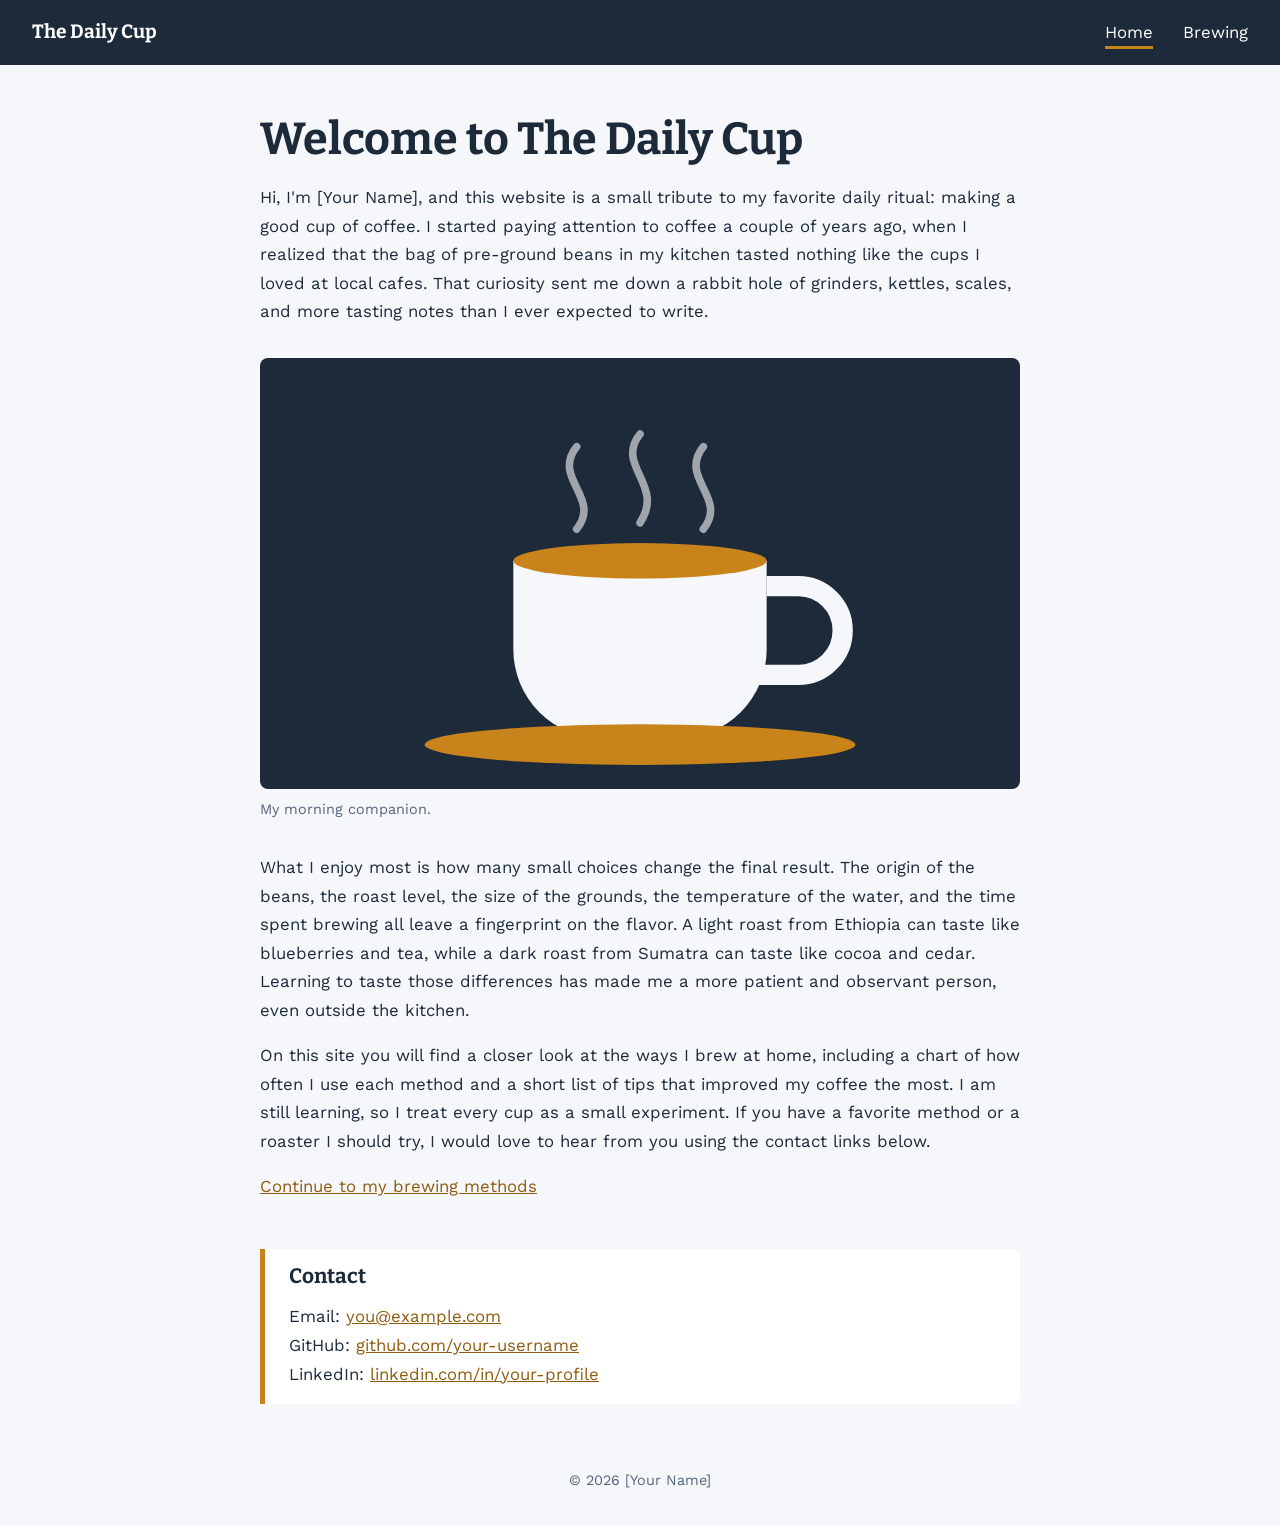
==== index.html @ 75df6520 "Move site files to repo root" ====
<!DOCTYPE html>
<html lang="en">
<head>
  <meta charset="UTF-8">
  <meta name="viewport" content="width=device-width, initial-scale=1">
  <title>The Daily Cup | Home</title>
  <link rel="preconnect" href="https://fonts.googleapis.com">
  <link href="https://fonts.googleapis.com/css2?family=Bitter:wght@500;700&family=Work+Sans:wght@400;600&display=swap" rel="stylesheet">
  <link rel="stylesheet" href="style.css">
</head>
<body>
  <header>
    <span class="site-name">The Daily Cup</span>
    <nav>
      <a href="index.html" class="current">Home</a>
      <a href="brewing.html">Brewing</a>
    </nav>
  </header>

  <main>
    <h1>Welcome to The Daily Cup</h1>

    <p>
      Hi, I'm [Your Name], and this website is a small tribute to my favorite daily ritual: making
      a good cup of coffee. I started paying attention to coffee a couple of years ago, when I
      realized that the bag of pre-ground beans in my kitchen tasted nothing like the cups I loved
      at local cafes. That curiosity sent me down a rabbit hole of grinders, kettles, scales, and
      more tasting notes than I ever expected to write.
    </p>

    <figure>
      <img src="images/coffee-cup.svg" alt="Illustration of a steaming cup of coffee on a saucer">
      <figcaption>My morning companion.</figcaption>
    </figure>

    <p>
      What I enjoy most is how many small choices change the final result. The origin of the beans,
      the roast level, the size of the grounds, the temperature of the water, and the time spent
      brewing all leave a fingerprint on the flavor. A light roast from Ethiopia can taste like
      blueberries and tea, while a dark roast from Sumatra can taste like cocoa and cedar. Learning
      to taste those differences has made me a more patient and observant person, even outside the
      kitchen.
    </p>

    <p>
      On this site you will find a closer look at the ways I brew at home, including a chart of
      how often I use each method and a short list of tips that improved my coffee the most. I am
      still learning, so I treat every cup as a small experiment. If you have a favorite method or
      a roaster I should try, I would love to hear from you using the contact links below.
    </p>

    <p><a href="brewing.html">Continue to my brewing methods</a></p>

    <section class="contact">
      <h2>Contact</h2>
      <ul>
        <li>Email: <a href="mailto:you@example.com">you@example.com</a></li>
        <li>GitHub: <a href="https://github.com/your-username">github.com/your-username</a></li>
        <li>LinkedIn: <a href="https://www.linkedin.com/in/your-profile">linkedin.com/in/your-profile</a></li>
      </ul>
    </section>
  </main>

  <footer>&copy; 2026 [Your Name]</footer>
</body>
</html>
---- style.css ----
/* ---------- Color scheme (cohesive palette) ---------- */
:root {
  --ink: #1d2a3a;
  --paper: #f5f7fa;
  --panel: #ffffff;
  --accent: #c8841a;
  --accent-dark: #8f5c0d;
  --muted: #55657a;
}

/* ---------- Typography (custom fonts via Google Fonts in <head>) ---------- */
body {
  font-family: "Work Sans", Arial, sans-serif;
  font-size: 1.05rem;
  line-height: 1.7;
  color: var(--ink);
  background: var(--paper);
  margin: 0;
}
h1, h2, h3 {
  font-family: "Bitter", Georgia, serif;
  line-height: 1.2;
}
h1 { font-size: 2.8rem; margin: 0 0 1rem; }
h2 { font-size: 1.6rem; margin: 2.2rem 0 0.8rem; }

a { color: var(--accent-dark); }
a:hover { color: var(--accent); }
a:focus-visible { outline: 3px solid var(--accent); outline-offset: 2px; }

/* ---------- Layout (margins, padding, alignment) ---------- */
header {
  background: var(--ink);
  padding: 1rem 2rem;
  display: flex;
  justify-content: space-between;
  align-items: center;
  flex-wrap: wrap;
  gap: 0.5rem;
}
.site-name {
  font-family: "Bitter", Georgia, serif;
  font-weight: 700;
  font-size: 1.2rem;
  color: #fff;
}
nav a {
  color: #fff;
  text-decoration: none;
  margin-left: 1.5rem;
  padding-bottom: 4px;
  border-bottom: 3px solid transparent;
}
nav a:hover, nav a.current { border-bottom-color: var(--accent); color: #fff; }

main {
  max-width: 760px;
  margin: 0 auto;
  padding: 3rem 1.5rem 2rem;
}
figure { margin: 2rem 0; }
img {
  max-width: 100%;
  height: auto;
  border-radius: 8px;
  display: block;
}
figcaption { color: var(--muted); font-size: 0.9rem; margin-top: 0.5rem; }

ul.method-list { padding-left: 1.4rem; }
ul.method-list li { margin-bottom: 0.4rem; }

/* ---------- D3 chart ---------- */
#chart {
  background: var(--panel);
  border-radius: 8px;
  padding: 1rem;
  overflow-x: auto;
}
#chart text { fill: var(--ink); font-family: "Work Sans", Arial, sans-serif; font-size: 13px; }
#chart .bar { fill: var(--accent); }
#chart .bar:hover { fill: var(--accent-dark); }

/* ---------- Contact ---------- */
.contact {
  background: var(--panel);
  border-left: 5px solid var(--accent);
  padding: 1rem 1.5rem;
  margin-top: 3rem;
  border-radius: 0 8px 8px 0;
}
.contact h2 { margin-top: 0; font-size: 1.3rem; }
.contact ul { list-style: none; padding: 0; margin: 0; }

footer { text-align: center; color: var(--muted); padding: 2rem 1rem; font-size: 0.9rem; }

@media (max-width: 600px) {
  h1 { font-size: 2.1rem; }
  nav a { margin: 0 1rem 0 0; }
}
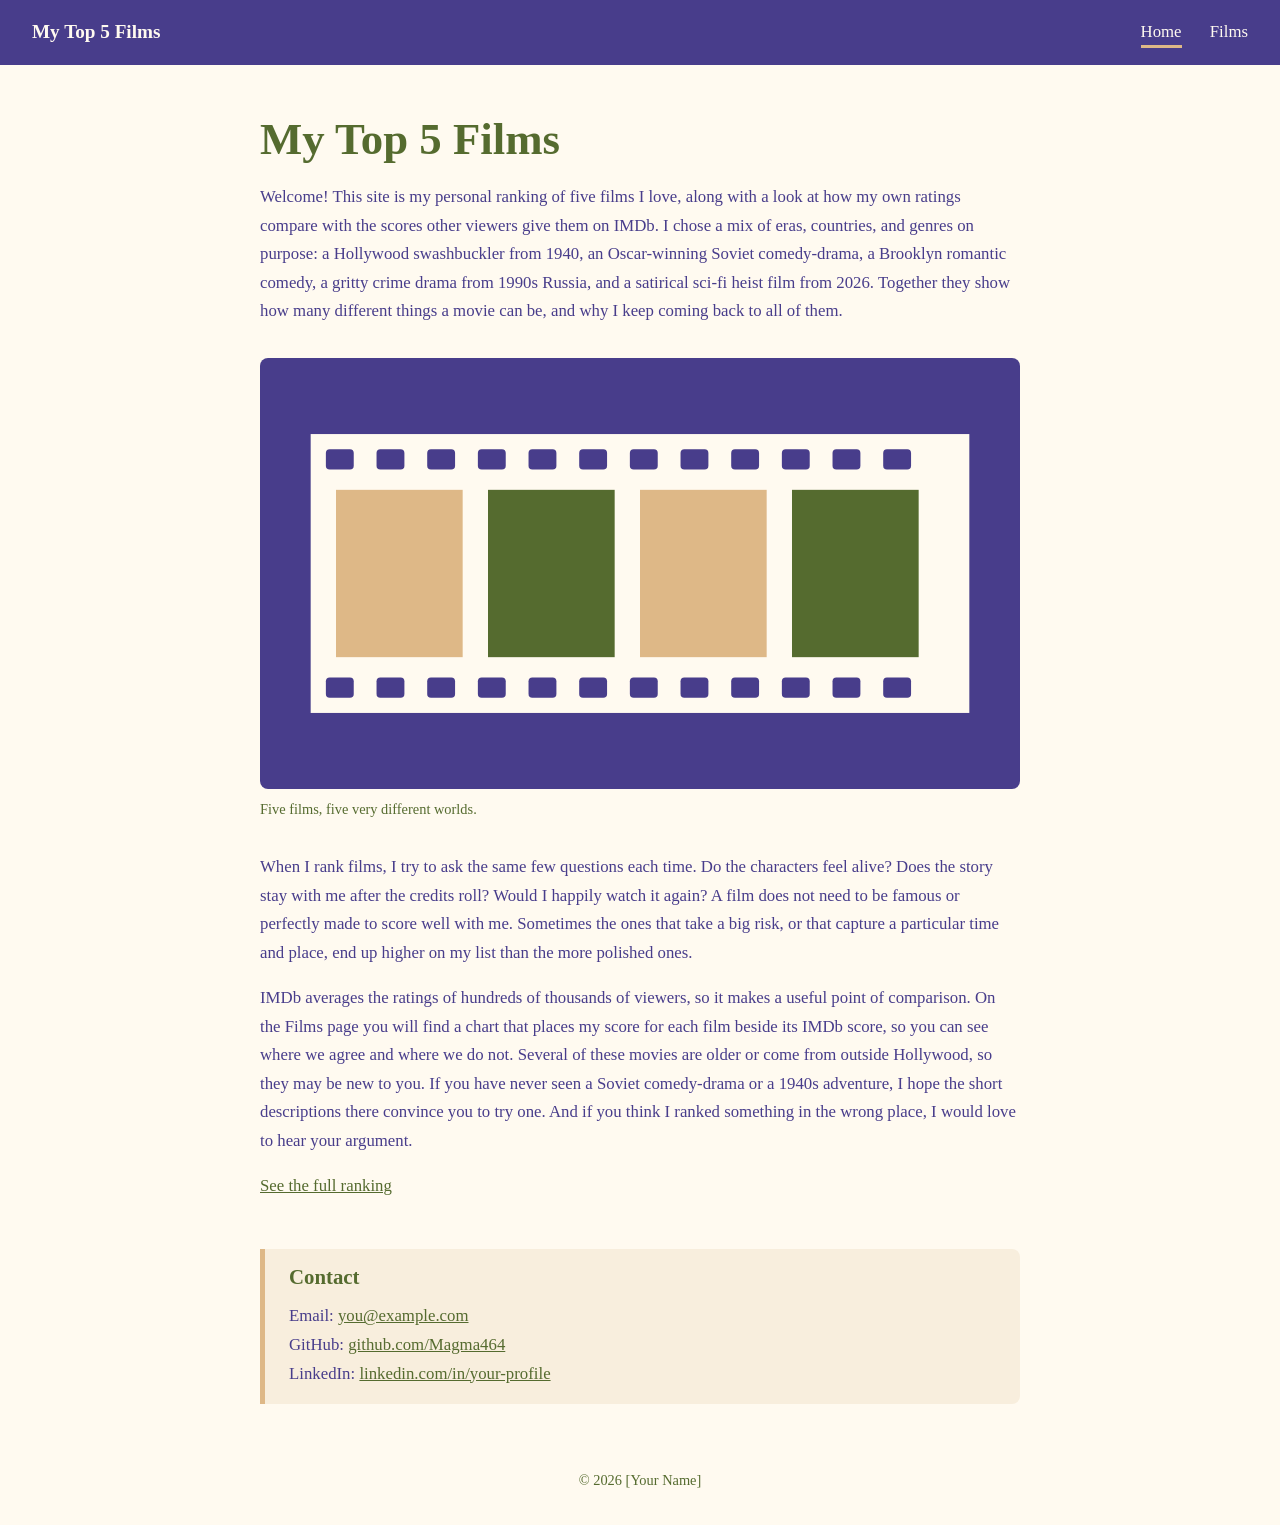
==== commit 79fcc741: "Move site files to repo root" ====
--- a/index.html
+++ b/index.html
@@ -3,59 +3,60 @@
 <head>
   <meta charset="UTF-8">
   <meta name="viewport" content="width=device-width, initial-scale=1">
-  <title>The Daily Cup | Home</title>
-  <link rel="preconnect" href="https://fonts.googleapis.com">
-  <link href="https://fonts.googleapis.com/css2?family=Bitter:wght@500;700&family=Work+Sans:wght@400;600&display=swap" rel="stylesheet">
+  <title>My Top 5 Films | Home</title>
   <link rel="stylesheet" href="style.css">
 </head>
 <body>
   <header>
-    <span class="site-name">The Daily Cup</span>
+    <span class="site-name">My Top 5 Films</span>
     <nav>
       <a href="index.html" class="current">Home</a>
-      <a href="brewing.html">Brewing</a>
+      <a href="films.html">Films</a>
     </nav>
   </header>
 
   <main>
-    <h1>Welcome to The Daily Cup</h1>
+    <h1>My Top 5 Films</h1>
 
     <p>
-      Hi, I'm [Your Name], and this website is a small tribute to my favorite daily ritual: making
-      a good cup of coffee. I started paying attention to coffee a couple of years ago, when I
-      realized that the bag of pre-ground beans in my kitchen tasted nothing like the cups I loved
-      at local cafes. That curiosity sent me down a rabbit hole of grinders, kettles, scales, and
-      more tasting notes than I ever expected to write.
+      Welcome! This site is my personal ranking of five films I love, along with a look at how my
+      own ratings compare with the scores other viewers give them on IMDb. I chose a mix of eras,
+      countries, and genres on purpose: a Hollywood swashbuckler from 1940, an Oscar-winning Soviet
+      comedy-drama, a Brooklyn romantic comedy, a gritty crime drama from 1990s Russia, and a
+      satirical sci-fi heist film from 2026. Together they show how many different things a movie
+      can be, and why I keep coming back to all of them.
     </p>
 
     <figure>
-      <img src="images/coffee-cup.svg" alt="Illustration of a steaming cup of coffee on a saucer">
-      <figcaption>My morning companion.</figcaption>
+      <img src="images/film-strip.svg" alt="Illustration of a strip of film with four colored frames">
+      <figcaption>Five films, five very different worlds.</figcaption>
     </figure>
 
     <p>
-      What I enjoy most is how many small choices change the final result. The origin of the beans,
-      the roast level, the size of the grounds, the temperature of the water, and the time spent
-      brewing all leave a fingerprint on the flavor. A light roast from Ethiopia can taste like
-      blueberries and tea, while a dark roast from Sumatra can taste like cocoa and cedar. Learning
-      to taste those differences has made me a more patient and observant person, even outside the
-      kitchen.
+      When I rank films, I try to ask the same few questions each time. Do the characters feel
+      alive? Does the story stay with me after the credits roll? Would I happily watch it again? A
+      film does not need to be famous or perfectly made to score well with me. Sometimes the ones
+      that take a big risk, or that capture a particular time and place, end up higher on my list
+      than the more polished ones.
     </p>
 
     <p>
-      On this site you will find a closer look at the ways I brew at home, including a chart of
-      how often I use each method and a short list of tips that improved my coffee the most. I am
-      still learning, so I treat every cup as a small experiment. If you have a favorite method or
-      a roaster I should try, I would love to hear from you using the contact links below.
+      IMDb averages the ratings of hundreds of thousands of viewers, so it makes a useful point of
+      comparison. On the Films page you will find a chart that places my score for each film beside
+      its IMDb score, so you can see where we agree and where we do not. Several of these movies are
+      older or come from outside Hollywood, so they may be new to you. If you have never seen a
+      Soviet comedy-drama or a 1940s adventure, I hope the short descriptions there convince you to
+      try one. And if you think I ranked something in the wrong place, I would love to hear your
+      argument.
     </p>
 
-    <p><a href="brewing.html">Continue to my brewing methods</a></p>
+    <p><a href="films.html">See the full ranking</a></p>
 
     <section class="contact">
       <h2>Contact</h2>
       <ul>
         <li>Email: <a href="mailto:you@example.com">you@example.com</a></li>
-        <li>GitHub: <a href="https://github.com/your-username">github.com/your-username</a></li>
+        <li>GitHub: <a href="https://github.com/Magma464">github.com/Magma464</a></li>
         <li>LinkedIn: <a href="https://www.linkedin.com/in/your-profile">linkedin.com/in/your-profile</a></li>
       </ul>
     </section>
--- a/style.css
+++ b/style.css
@@ -1,16 +1,19 @@
 /* ---------- Color scheme (cohesive palette) ---------- */
 :root {
-  --ink: #1d2a3a;
-  --paper: #f5f7fa;
-  --panel: #ffffff;
-  --accent: #c8841a;
-  --accent-dark: #8f5c0d;
-  --muted: #55657a;
+  /* Palette: FloralWhite, DarkOliveGreen, BurlyWood, DarkSlateBlue */
+  --paper: floralwhite;          /* page background */
+  --ink: darkslateblue;          /* body text, header background */
+  --olive: darkolivegreen;       /* headings, links, captions */
+  --accent: burlywood;           /* borders, underlines, highlights */
+  --panel: #f8eedd;              /* light BurlyWood tint for cards/chart */
+  --grid: #e8d6b8;               /* chart gridlines */
+  --series-mine: darkslateblue;  /* your ratings */
+  --series-imdb: burlywood;      /* IMDb ratings */
 }
 
-/* ---------- Typography (custom fonts via Google Fonts in <head>) ---------- */
+/* ---------- Typography (Georgia throughout) ---------- */
 body {
-  font-family: "Work Sans", Arial, sans-serif;
+  font-family: Georgia, "Times New Roman", serif;
   font-size: 1.05rem;
   line-height: 1.7;
   color: var(--ink);
@@ -18,15 +21,16 @@
   margin: 0;
 }
 h1, h2, h3 {
-  font-family: "Bitter", Georgia, serif;
+  color: var(--olive);
+  font-family: Georgia, "Times New Roman", serif;
   line-height: 1.2;
 }
 h1 { font-size: 2.8rem; margin: 0 0 1rem; }
 h2 { font-size: 1.6rem; margin: 2.2rem 0 0.8rem; }
 
-a { color: var(--accent-dark); }
-a:hover { color: var(--accent); }
-a:focus-visible { outline: 3px solid var(--accent); outline-offset: 2px; }
+a { color: var(--olive); }
+a:hover { color: var(--ink); }
+a:focus-visible { outline: 3px solid var(--olive); outline-offset: 2px; }
 
 /* ---------- Layout (margins, padding, alignment) ---------- */
 header {
@@ -39,19 +43,19 @@
   gap: 0.5rem;
 }
 .site-name {
-  font-family: "Bitter", Georgia, serif;
+  font-family: Georgia, "Times New Roman", serif;
   font-weight: 700;
   font-size: 1.2rem;
-  color: #fff;
+  color: var(--paper);
 }
 nav a {
-  color: #fff;
+  color: var(--paper);
   text-decoration: none;
   margin-left: 1.5rem;
   padding-bottom: 4px;
   border-bottom: 3px solid transparent;
 }
-nav a:hover, nav a.current { border-bottom-color: var(--accent); color: #fff; }
+nav a:hover, nav a.current { border-bottom-color: var(--accent); color: var(--paper); }
 
 main {
   max-width: 760px;
@@ -65,21 +69,71 @@
   border-radius: 8px;
   display: block;
 }
-figcaption { color: var(--muted); font-size: 0.9rem; margin-top: 0.5rem; }
+figcaption { color: var(--olive); font-size: 0.9rem; margin-top: 0.5rem; }
 
 ul.method-list { padding-left: 1.4rem; }
 ul.method-list li { margin-bottom: 0.4rem; }
 
-/* ---------- D3 chart ---------- */
+/* ---------- D3 chart: grouped bars (my rating vs IMDb) ---------- */
 #chart {
+  position: relative;            /* anchors the tooltip */
   background: var(--panel);
   border-radius: 8px;
   padding: 1rem;
   overflow-x: auto;
 }
-#chart text { fill: var(--ink); font-family: "Work Sans", Arial, sans-serif; font-size: 13px; }
-#chart .bar { fill: var(--accent); }
-#chart .bar:hover { fill: var(--accent-dark); }
+#chart svg { display: block; width: 100%; height: auto; }
+#chart text {
+  fill: var(--ink);
+  font-family: Georgia, "Times New Roman", serif;
+  font-size: 13px;
+}
+#chart .axis path,
+#chart .axis line { stroke: var(--olive); }
+#chart .grid line { stroke: var(--grid); }
+#chart .grid path { display: none; }
+#chart .axis-label { fill: var(--olive); font-size: 12px; }
+
+/* bars */
+#chart .bar { transition: opacity 0.15s; }
+#chart .bar.mine { fill: var(--series-mine); }
+#chart .bar.imdb { fill: var(--series-imdb); stroke: var(--olive); stroke-width: 1.5; }
+#chart .bar:hover { opacity: 0.75; }
+
+/* value labels above bars */
+#chart .bar-label {
+  font-size: 12px;
+  font-weight: 600;
+}
+
+/* legend (build with .legend > .legend-item > .swatch) */
+.legend {
+  display: flex;
+  gap: 1.5rem;
+  flex-wrap: wrap;
+  margin: 0 0 0.75rem;
+  font-size: 0.95rem;
+}
+.legend-item { display: flex; align-items: center; gap: 0.5rem; }
+.swatch { width: 14px; height: 14px; border-radius: 3px; display: inline-block; }
+.swatch.mine { background: var(--series-mine); }
+.swatch.imdb { background: var(--series-imdb); border: 1.5px solid var(--olive); }
+
+/* hover tooltip (a div with class "tooltip" inside #chart) */
+.tooltip {
+  position: absolute;
+  pointer-events: none;
+  background: var(--ink);
+  color: var(--paper);
+  padding: 0.4rem 0.7rem;
+  border-radius: 6px;
+  font-size: 0.85rem;
+  line-height: 1.4;
+  opacity: 0;
+  transition: opacity 0.1s;
+  white-space: nowrap;
+}
+.tooltip.visible { opacity: 1; }
 
 /* ---------- Contact ---------- */
 .contact {
@@ -92,7 +146,7 @@
 .contact h2 { margin-top: 0; font-size: 1.3rem; }
 .contact ul { list-style: none; padding: 0; margin: 0; }
 
-footer { text-align: center; color: var(--muted); padding: 2rem 1rem; font-size: 0.9rem; }
+footer { text-align: center; color: var(--olive); padding: 2rem 1rem; font-size: 0.9rem; }
 
 @media (max-width: 600px) {
   h1 { font-size: 2.1rem; }
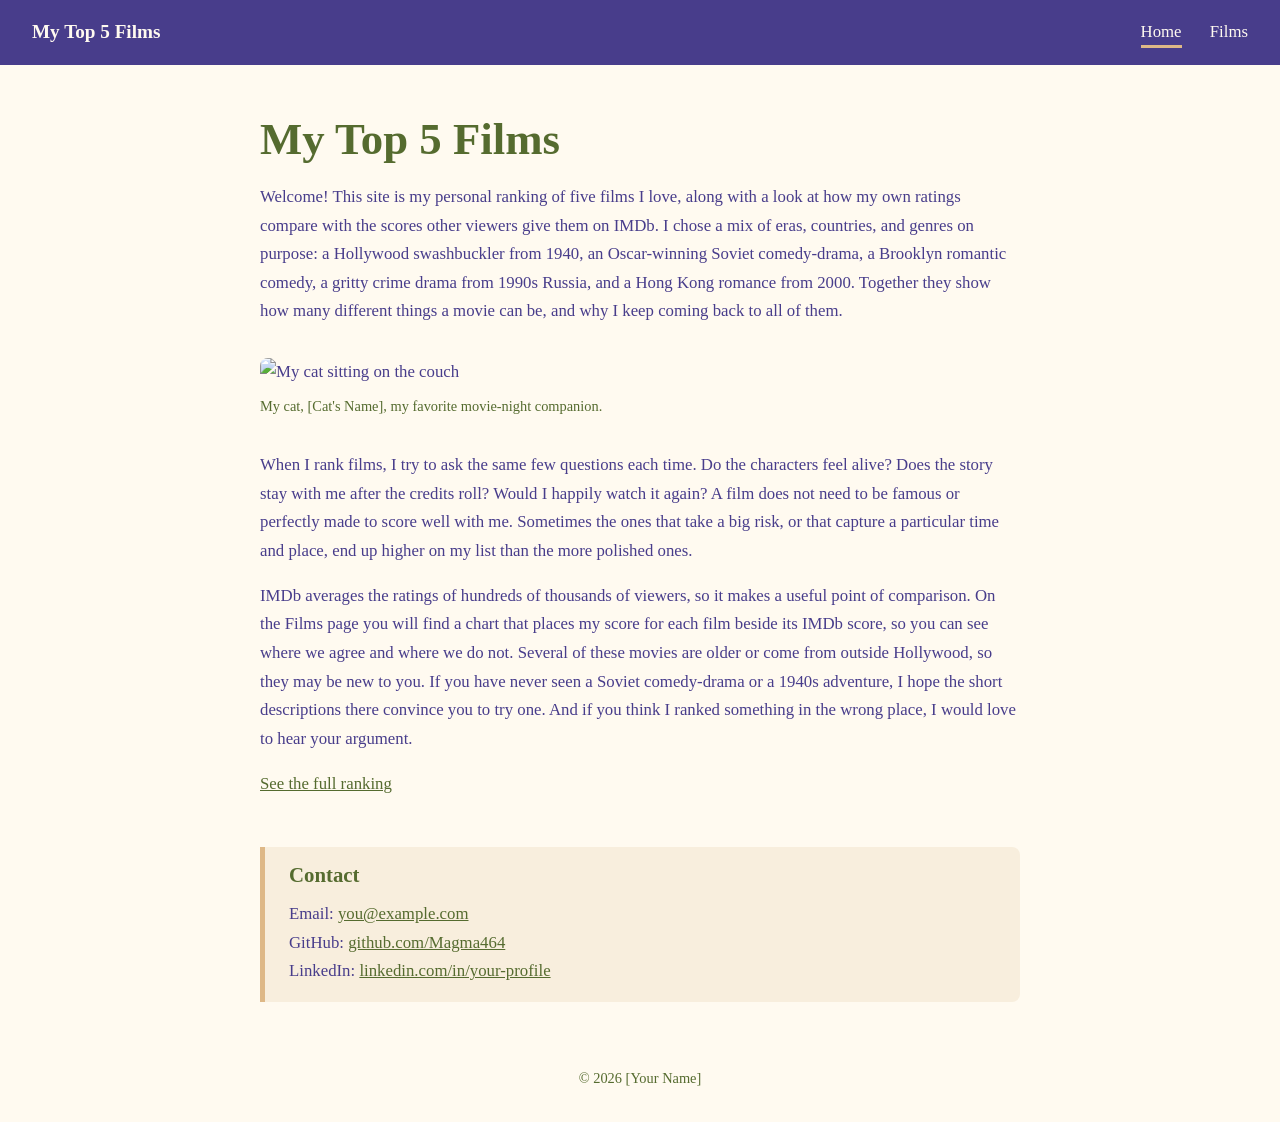
==== commit 663be363: "yes" ====
--- a/index.html
+++ b/index.html
@@ -23,13 +23,13 @@
       own ratings compare with the scores other viewers give them on IMDb. I chose a mix of eras,
       countries, and genres on purpose: a Hollywood swashbuckler from 1940, an Oscar-winning Soviet
       comedy-drama, a Brooklyn romantic comedy, a gritty crime drama from 1990s Russia, and a
-      satirical sci-fi heist film from 2026. Together they show how many different things a movie
+      Hong Kong romance from 2000. Together they show how many different things a movie
       can be, and why I keep coming back to all of them.
     </p>
 
     <figure>
-      <img src="images/film-strip.svg" alt="Illustration of a strip of film with four colored frames">
-      <figcaption>Five films, five very different worlds.</figcaption>
+      <img src="images/cat1.jpg" alt="My cat sitting on the couch">
+      <figcaption>My cat, [Cat's Name], my favorite movie-night companion.</figcaption>
     </figure>
 
     <p>
--- a/style.css
+++ b/style.css
@@ -73,6 +73,27 @@
 
 ul.method-list { padding-left: 1.4rem; }
 ul.method-list li { margin-bottom: 0.4rem; }
+
+/* ---------- Film entries: poster beside description ---------- */
+.film-entry {
+  display: flex;
+  gap: 1.5rem;
+  align-items: flex-start;
+  margin: 2rem 0;
+}
+.film-entry p { margin: 0; }
+.poster {
+  width: 150px;
+  aspect-ratio: 2 / 3;
+  object-fit: cover;
+  flex-shrink: 0;
+  border-radius: 6px;
+  border: 3px solid var(--accent);
+}
+@media (max-width: 600px) {
+  .film-entry { gap: 1rem; }
+  .poster { width: 100px; }
+}
 
 /* ---------- D3 chart: grouped bars (my rating vs IMDb) ---------- */
 #chart {
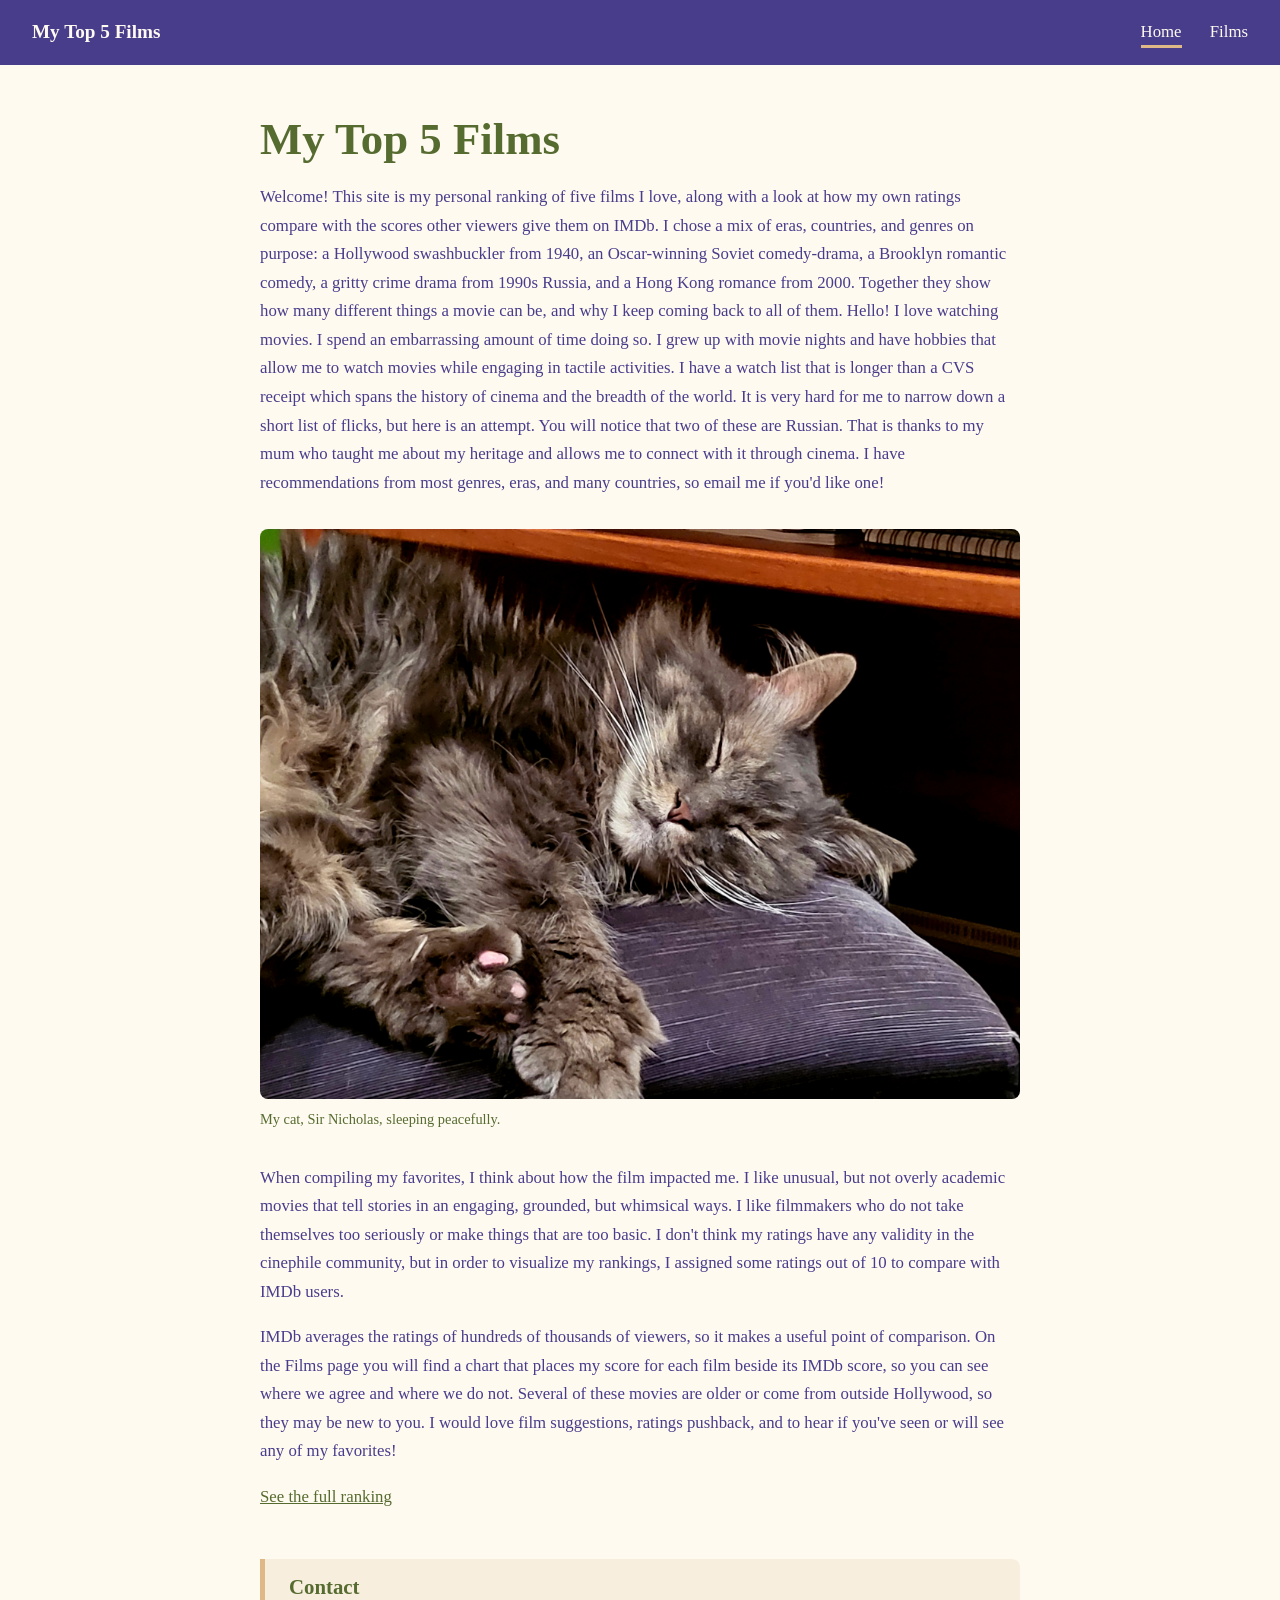
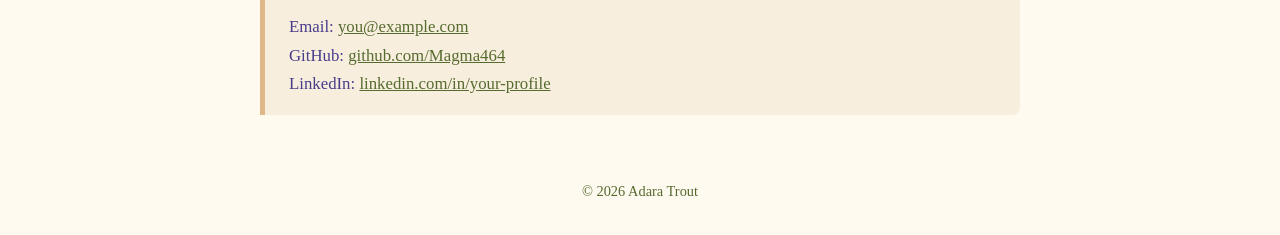
==== commit 4d4d3d69: "yay" ====
--- a/index.html
+++ b/index.html
@@ -25,29 +25,33 @@
       comedy-drama, a Brooklyn romantic comedy, a gritty crime drama from 1990s Russia, and a
       Hong Kong romance from 2000. Together they show how many different things a movie
       can be, and why I keep coming back to all of them.
+
+      Hello! I love watching movies. I spend an embarrassing amount of time doing so. I grew up with movie nights and
+      have hobbies that allow me to watch movies while engaging in tactile activities. I have a watch list that is longer
+      than a CVS receipt which spans the history of cinema and the breadth of the world. It is very hard for me to narrow
+      down a short list of flicks, but here is an attempt. You will notice that two of these are Russian.
+      That is thanks to my mum who taught me about my heritage and allows me to connect with it through cinema.
+      I have recommendations from most genres, eras, and many countries, so email me if you'd like one!
     </p>
 
     <figure>
-      <img src="images/cat1.jpg" alt="My cat sitting on the couch">
-      <figcaption>My cat, [Cat's Name], my favorite movie-night companion.</figcaption>
+      <img src="images/cat.jpg" alt="My cat sitting on the couch">
+      <figcaption>My cat, Sir Nicholas, sleeping peacefully.</figcaption>
     </figure>
 
     <p>
-      When I rank films, I try to ask the same few questions each time. Do the characters feel
-      alive? Does the story stay with me after the credits roll? Would I happily watch it again? A
-      film does not need to be famous or perfectly made to score well with me. Sometimes the ones
-      that take a big risk, or that capture a particular time and place, end up higher on my list
-      than the more polished ones.
+      When compiling my favorites, I think about how the film impacted me. I like unusual, but not overly academic movies
+      that tell stories in an engaging, grounded, but whimsical ways. I like filmmakers who do not take themselves
+      too seriously or make things that are too basic. I don't think my ratings have any validity in the cinephile
+      community, but in order to visualize my rankings, I assigned some ratings out of 10 to compare with IMDb users.
     </p>
 
     <p>
       IMDb averages the ratings of hundreds of thousands of viewers, so it makes a useful point of
       comparison. On the Films page you will find a chart that places my score for each film beside
       its IMDb score, so you can see where we agree and where we do not. Several of these movies are
-      older or come from outside Hollywood, so they may be new to you. If you have never seen a
-      Soviet comedy-drama or a 1940s adventure, I hope the short descriptions there convince you to
-      try one. And if you think I ranked something in the wrong place, I would love to hear your
-      argument.
+      older or come from outside Hollywood, so they may be new to you. I would love film suggestions, ratings pushback,
+      and to hear if you've seen or will see any of my favorites!
     </p>
 
     <p><a href="films.html">See the full ranking</a></p>
@@ -55,13 +59,13 @@
     <section class="contact">
       <h2>Contact</h2>
       <ul>
-        <li>Email: <a href="mailto:you@example.com">you@example.com</a></li>
+        <li>Email: <a href="trout.a@northeastern.com">you@example.com</a></li>
         <li>GitHub: <a href="https://github.com/Magma464">github.com/Magma464</a></li>
-        <li>LinkedIn: <a href="https://www.linkedin.com/in/your-profile">linkedin.com/in/your-profile</a></li>
+        <li>LinkedIn: <a href="https://www.linkedin.com/in/adara-trout">linkedin.com/in/your-profile</a></li>
       </ul>
     </section>
   </main>
 
-  <footer>&copy; 2026 [Your Name]</footer>
+  <footer>&copy; 2026 Adara Trout</footer>
 </body>
 </html>
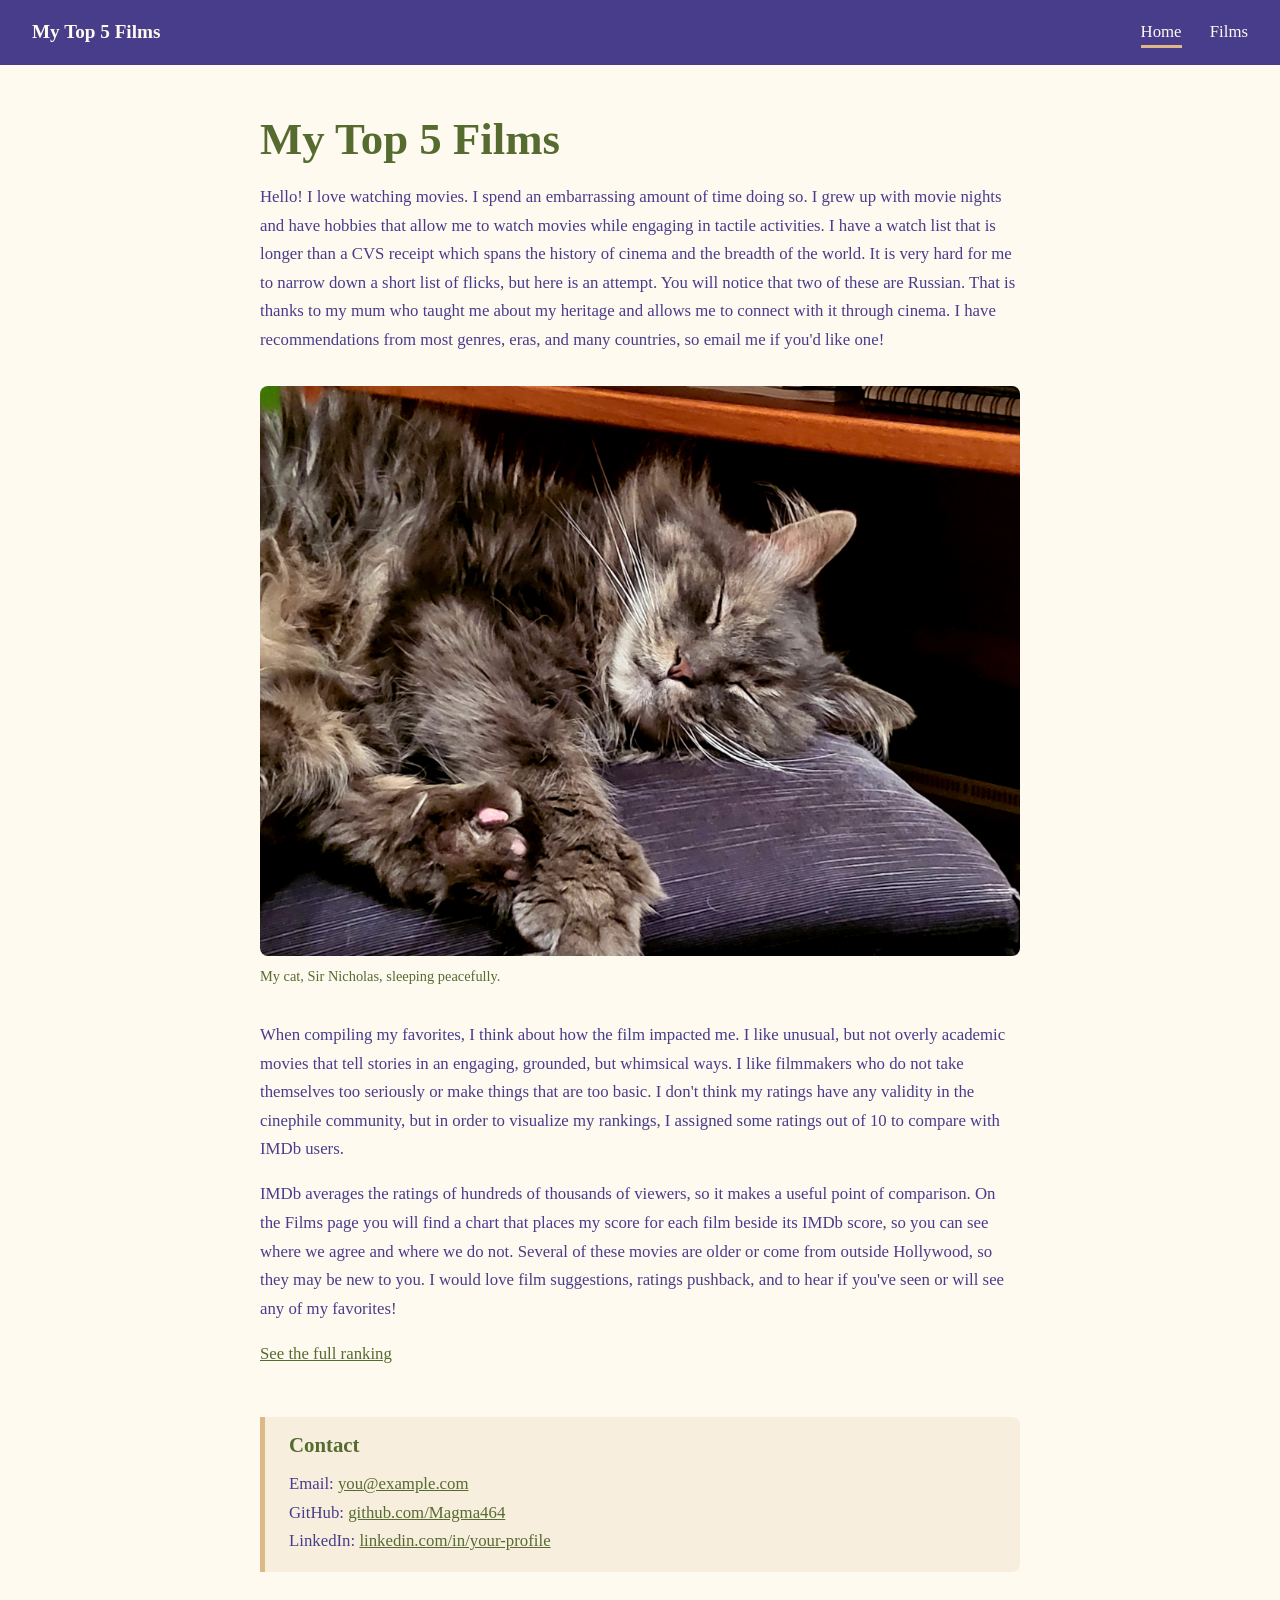
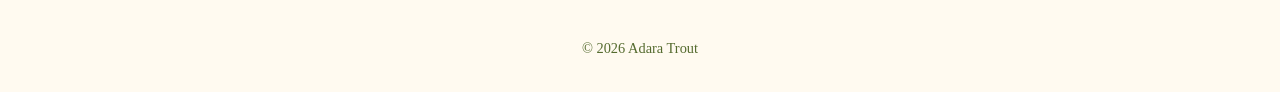
==== commit 688c6032: "Update index.html" ====
--- a/index.html
+++ b/index.html
@@ -19,13 +19,6 @@
     <h1>My Top 5 Films</h1>
 
     <p>
-      Welcome! This site is my personal ranking of five films I love, along with a look at how my
-      own ratings compare with the scores other viewers give them on IMDb. I chose a mix of eras,
-      countries, and genres on purpose: a Hollywood swashbuckler from 1940, an Oscar-winning Soviet
-      comedy-drama, a Brooklyn romantic comedy, a gritty crime drama from 1990s Russia, and a
-      Hong Kong romance from 2000. Together they show how many different things a movie
-      can be, and why I keep coming back to all of them.
-
       Hello! I love watching movies. I spend an embarrassing amount of time doing so. I grew up with movie nights and
       have hobbies that allow me to watch movies while engaging in tactile activities. I have a watch list that is longer
       than a CVS receipt which spans the history of cinema and the breadth of the world. It is very hard for me to narrow
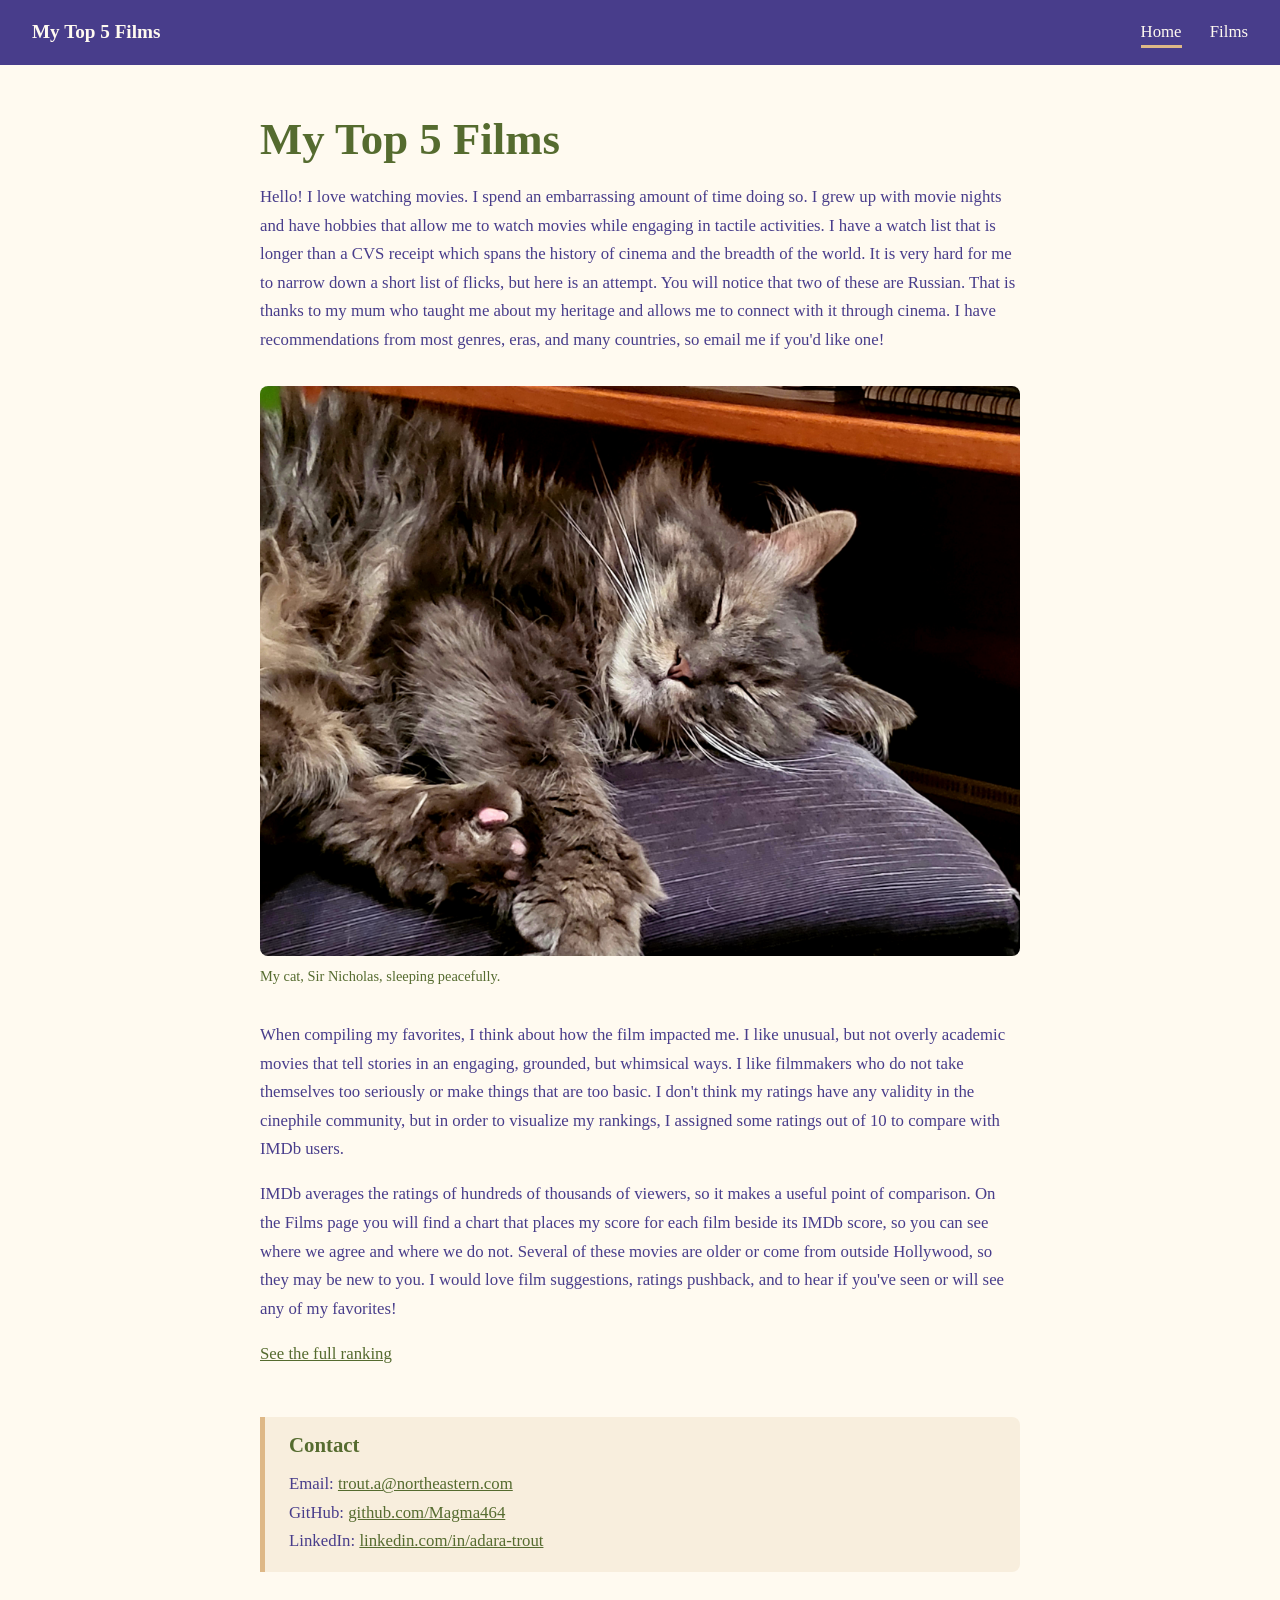
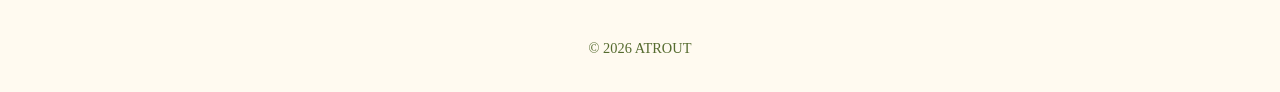
==== commit 074b49dc: "final" ====
--- a/index.html
+++ b/index.html
@@ -52,13 +52,13 @@
     <section class="contact">
       <h2>Contact</h2>
       <ul>
-        <li>Email: <a href="trout.a@northeastern.com">you@example.com</a></li>
+        <li>Email: <a href="trout.a@northeastern.com">trout.a@northeastern.com</a></li>
         <li>GitHub: <a href="https://github.com/Magma464">github.com/Magma464</a></li>
-        <li>LinkedIn: <a href="https://www.linkedin.com/in/adara-trout">linkedin.com/in/your-profile</a></li>
+        <li>LinkedIn: <a href="https://www.linkedin.com/in/adara-trout">linkedin.com/in/adara-trout</a></li>
       </ul>
     </section>
   </main>
 
-  <footer>&copy; 2026 Adara Trout</footer>
+  <footer>&copy; 2026 ATROUT </footer>
 </body>
 </html>
